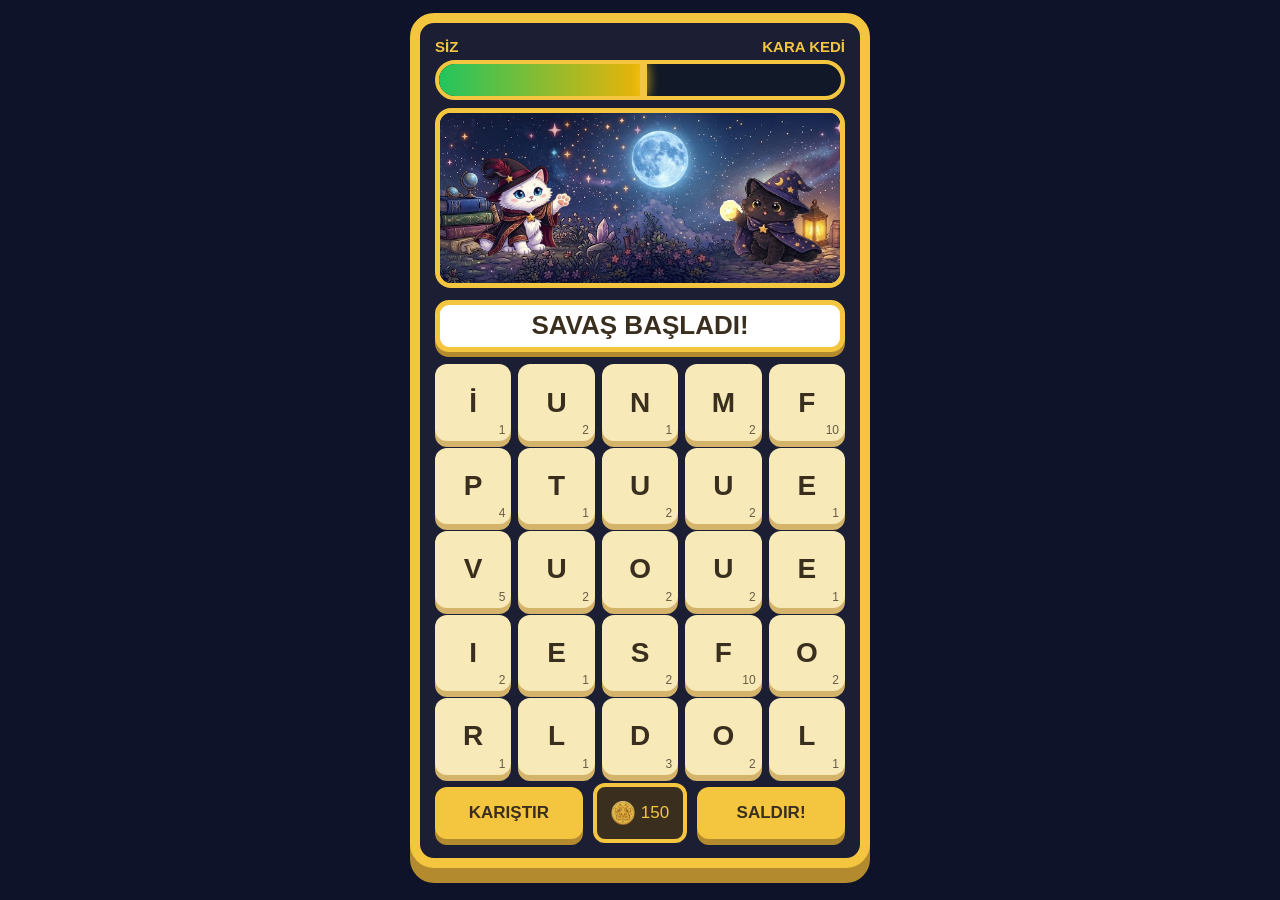
==== games/001kelimelik/kelimelik.html @ 3349a398 "Add files via upload" ====
<!DOCTYPE html>
<html lang="tr">
<head>
    <meta charset="UTF-8">
    <meta name="viewport" content="width=device-width, initial-scale=1.0, maximum-scale=1.0, user-scalable=no">
    <title>Kelime Macerası v2.1 - Kara Serisi</title>
    <link rel="stylesheet" href="kelime.css">
</head>
<body>
    <div class="game-container">
        
        <!-- VERSUS HP BAR -->
        <div class="hp-bars">
            <div class="hp-labels">
                <span class="player-label">SİZ</span>
                <span class="enemy-label" id="enemy-label">KARA KEDİ</span>
            </div>
            
            <div class="versus-hp-bar">
                <div class="hp-fill player-fill" id="player-hp-fill"></div>
                <div class="versus-divider" id="versus-divider"></div>
                <div class="hp-fill enemy-fill" id="enemy-hp-fill"></div>
            </div>
        </div>

        <!-- BATTLE SCENE -->
        <div class="battle-scene" id="battle-area">
            <img src="images/arkaplan.png" alt="Arka Plan" class="battle-background">
            
            <img src="images/oyuncu001.png" alt="Oyuncu" class="character player-character" id="player-character">
            <img src="images/rakip001.png" alt="Rakip" class="character enemy-character" id="enemy-character">
        </div>

        <div class="word-display" id="current-word">KELİME OLUŞTUR</div>

        <div class="grid-container" id="letter-grid"></div>

        <div class="controls">
            <button id="btn-scramble" class="primary">KARIŞTIR</button>
            <div class="pati-puan-display">
                <img src="images/coin.png" alt="Coin" class="coin-icon">
                <span id="score-display">150</span>
            </div>
            <button id="btn-submit" class="primary">SALDIR!</button>
        </div>
    </div>

    <div id="game-over" class="game-over">
        <div class="modal">
            <h1 id="end-title"></h1>
            <p id="end-subtitle"></p>
            <button id="restart-btn">YENİDEN BAŞLA</button>
        </div>
    </div>
<!-- <div class="bottom-spacer"></div> -->
    <script type="module" src="kelime.js"></script>
</body>
</html>
---- games/001kelimelik/kelime.css ----
:root {
    --bg: #0f1329;
    --border: #f4c53f;
    --tile: #f8e9b8;
    --tile-text: #3a2f1f;
}

body {
    background: var(--bg);
    display: flex;
    justify-content: center;
    align-items: center;
    height: 100dvh;
    margin: 0;
    font-family: 'Arial Black', sans-serif;
    user-select: none;
    touch-action: manipulation;
    overflow: hidden;
}

.game-container {
    width: 95%;
    max-width: 460px;
    height: 95dvh;
    background: #1c1f33;
    border: 10px solid var(--border);
    border-radius: 24px;
    padding: 15px;
    box-shadow: 0 15px 0 #b38b2e;
    display: flex;
    flex-direction: column;
    justify-content: space-between;
    box-sizing: border-box;
    position: relative;
}

.hp-bars { margin-bottom: 8px; }
.hp-labels { 
    display: flex; 
    justify-content: space-between; 
    margin-bottom: 5px; 
    font-size: 15px; 
    color: #f4c53f; 
    font-weight: bold;
}
.versus-hp-bar {
    height: 32px; 
    background: #111827; 
    border: 4px solid #f4c53f;
    border-radius: 999px; 
    overflow: hidden; 
    position: relative; 
    display: flex;
}
.hp-fill { 
    height: 100%; 
    transition: width 0.8s cubic-bezier(0.34, 1.56, 0.64, 1); 
}
.player-fill { background: linear-gradient(to right, #22c55e, #eab308); }
.enemy-fill { background: linear-gradient(to left, #b91c1c, #7e22ce); }
.versus-divider {
    position: absolute; 
    top: 0; bottom: 0; 
    width: 7px;
    background: #f4c53f; 
    z-index: 3; 
    transition: left 0.8s ease;
    box-shadow: 0 0 12px #facc15;
}

.battle-scene {
    flex: 1.2;
    min-height: 170px;
    max-height: 200px;
    border-radius: 16px;
    border: 5px solid #f4c53f;
    overflow: hidden;
    position: relative;
    background: #000;
    margin-bottom: 12px;
}
.battle-background { position: absolute; width: 100%; height: 100%; object-fit: cover; }
.character { 
    position: absolute; 
    height: 78%; 
    bottom: 8px; 
    z-index: 2; 
    transition: transform 0.35s ease, filter 0.4s;
}
.player-character { left: 12px; }
.enemy-character { 
    right: 18px; 
    bottom: 18px; }

/* Animasyonlar (aynı kaldı, sadece ufak iyileştirme) */
@keyframes pDash { 0% { transform: translateX(0); } 40% { transform: translateX(65px) scale(1.12); } 100% { transform: translateX(0); } }
@keyframes eDash { 0% { transform: translateX(0); } 40% { transform: translateX(-65px) scale(1.12); } 100% { transform: translateX(0); } }
@keyframes hitEffect { 0% { filter: brightness(3.5) saturate(8); } 100% { filter: brightness(1); } }
@keyframes shake { 0%, 100% { transform: translate(0); } 20% { transform: translate(-6px, 3px); } 40% { transform: translate(6px, -3px); } 60% { transform: translate(-4px, 2px); } 80% { transform: translate(4px, -2px); } }

.anim-attack-p { animation: pDash 0.55s ease-out; }
.anim-attack-e { animation: eDash 0.55s ease-out; }
.anim-hit { animation: hitEffect 0.5s ease-in-out; }
.shake { animation: shake 0.45s cubic-bezier(0.36,0.07,0.19,0.97) both; }

.word-display {
    background: #fff; 
    height: 54px; 
    display: flex; 
    justify-content: center; 
    align-items: center;
    font-size: 26px; 
    font-weight: bold; 
    border-radius: 14px; 
    border: 5px solid #f4c53f; 
    margin-bottom: 12px;
    color: var(--tile-text); 
    box-shadow: 0 5px 0 #b38b2e;
    transition: color 0.3s;
}

.grid-container { 
    display: grid; 
    grid-template-columns: repeat(5, 1fr); 
    gap: 7px; 
}
.tile {
    aspect-ratio: 1; 
    background: var(--tile); 
    border-radius: 12px;
    display: flex; 
    justify-content: center; 
    align-items: center;
    font-size: 28px; 
    font-weight: bold; 
    color: var(--tile-text);
    box-shadow: 0 6px 0 #d4b36a; 
    position: relative; 
    cursor: pointer;
    transition: all 0.15s ease;
}

.tile-point { 
    position: absolute; 
    right: 6px; 
    bottom: 4px; 
    font-size: 12px; 
    opacity: 0.75; 
    font-weight: normal;
}

.tile.selected { 
    background: #fbbf24; 
    transform: scale(1.1); 
    box-shadow: 0 3px 0 #d97706; 
}

.tile:active {
    transform: scale(0.88);
    box-shadow: 0 2px 0 #d4b36a;
}

.controls { 
    display: flex; 
    gap: 10px; 
    align-items: center; 
    margin-top: 8px; 
}
#btn-scramble, #btn-submit { 
    flex: 1; 
    height: 52px; 
    border: none; 
    border-radius: 12px; 
    font-weight: bold; 
    font-size: 17px; 
    cursor: pointer;
}
.primary { 
    background: #f4c53f; 
    color: #3a2f1f; 
    box-shadow: 0 6px 0 #b38b2e; 
}

.pati-puan-display {
    background: #3a2f1f; 
    color: #f4c53f; 
    padding: 0 14px; 
    border-radius: 12px; 
    height: 52px;
    display: flex; 
    align-items: center; 
    gap: 6px; 
    font-size: 17px; 
    border: 4px solid #f4c53f;
}
.coin-icon { width: 24px; height: 24px; }

.game-over { 
    position: fixed; 
    inset: 0; 
    background: rgba(0,0,0,0.92); 
    display: none; 
    align-items: center; 
    justify-content: center; 
    z-index: 100; 
}
.game-over.show { display: flex; }
.modal { 
    background: #fff; 
    padding: 35px 25px; 
    border-radius: 22px; 
    text-align: center; 
    border: 9px solid #f4c53f; 
    max-width: 85%;
}
.tile.used-by-enemy {
    box-shadow: 0 0 15px #b91c1c;
    transform: scale(1.05);
}

/* Rakibin seçtiği harf efekti */
.tile.enemy-selected {
    background-color: #ef4444 !important;
    border-color: #b91c1c !important;
    color: white !important;
    transform: translateY(-40px) scale(1.2) rotate(10deg); /* Havaya süzülme */
    opacity: 0;
    transition: all 0.7s cubic-bezier(0.25, 0.46, 0.45, 0.94);
    z-index: 50;
    box-shadow: 0 10px 20px rgba(239, 68, 68, 0.4);
}

/* Yeni harf belirme efekti */
@keyframes letterPop {
    0% { transform: scale(0); opacity: 0; }
    70% { transform: scale(1.1); opacity: 0.8; }
    100% { transform: scale(1); opacity: 1; }
}

.tile.new-letter {
    animation: letterPop 0.4s ease-out forwards;
}
.bottom-spacer {
    height: 20px; /* Telefonun alt barıyla butonlar arasına 40px boşluk koyar */
    width: 100%;
}
.game-container {
    /* Mevcut kodların kalabilir, altına şunları ekle: */
    margin: 0 auto;        /* Yatayda (sağ-sol) tam ortalar */
    margin-bottom: 20px;   /* Alt taraftan istediğin kadar (örneğin 20px) boşluk bırakır */
}
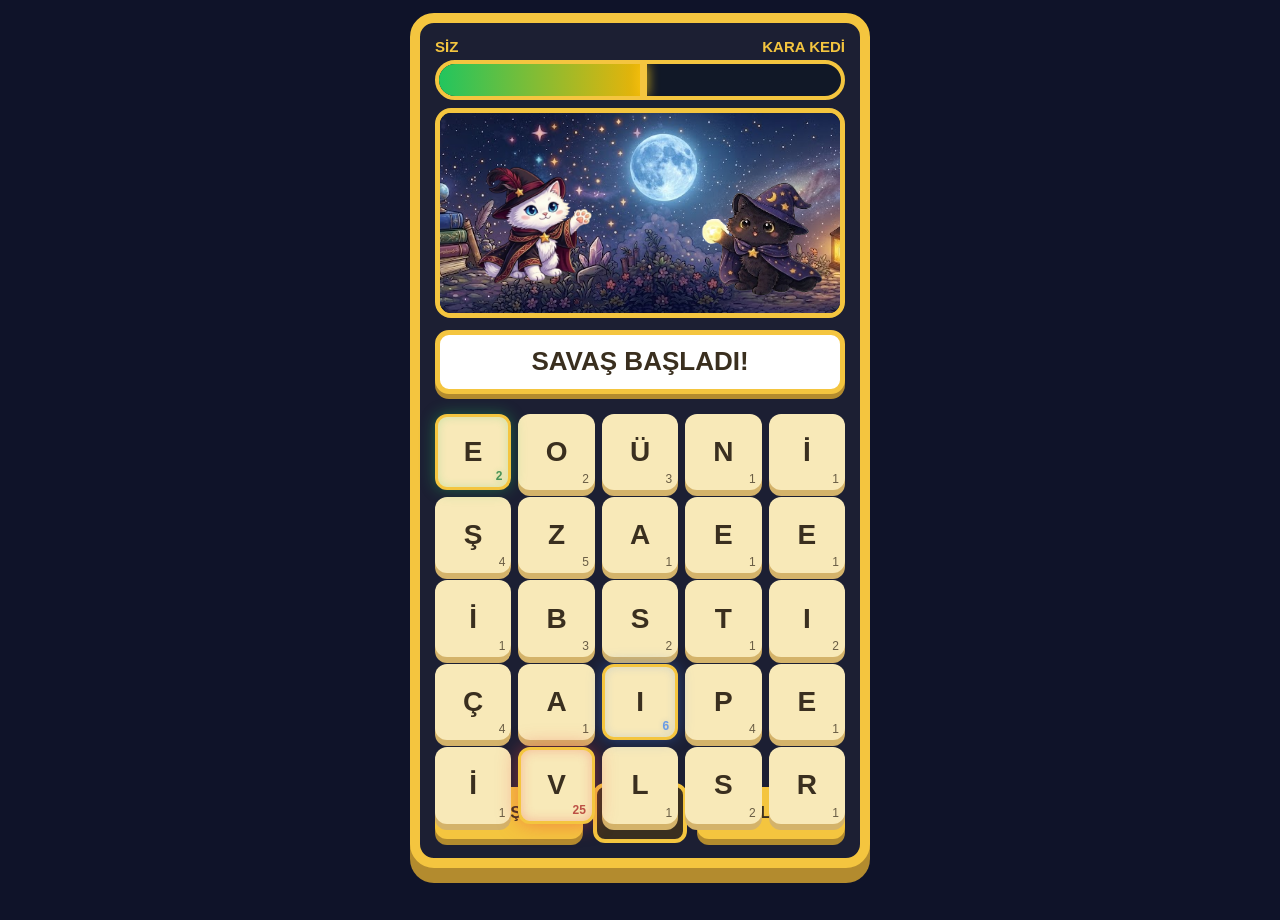
==== commit d07e11a5: "Add files via upload" ====
--- a/games/001kelimelik/kelimelik.html
+++ b/games/001kelimelik/kelimelik.html
@@ -5,6 +5,7 @@
     <meta name="viewport" content="width=device-width, initial-scale=1.0, maximum-scale=1.0, user-scalable=no">
     <title>Kelime Macerası v2.1 - Kara Serisi</title>
     <link rel="stylesheet" href="kelime.css">
+    <link rel="stylesheet" href="buttons.css">
 </head>
 <body>
     <div class="game-container">
@@ -52,7 +53,8 @@
             <button id="restart-btn">YENİDEN BAŞLA</button>
         </div>
     </div>
-<!-- <div class="bottom-spacer"></div> -->
+    
+    <script src="buttons.js"></script>
     <script type="module" src="kelime.js"></script>
 </body>
 </html>
--- a/games/001kelimelik/kelime.css
+++ b/games/001kelimelik/kelime.css
@@ -16,12 +16,14 @@
     user-select: none;
     touch-action: manipulation;
     overflow: hidden;
+    margin: 0 auto;
+    margin-bottom: 20px;
 }
 
 .game-container {
     width: 95%;
     max-width: 460px;
-    height: 95dvh;
+    height: 95dvh;           /* veya 100dvh dene */
     background: #1c1f33;
     border: 10px solid var(--border);
     border-radius: 24px;
@@ -32,6 +34,9 @@
     justify-content: space-between;
     box-sizing: border-box;
     position: relative;
+    margin: 0 auto;
+    margin-bottom: 20px;
+    overflow: visible; 
 }
 
 .hp-bars { margin-bottom: 8px; }
@@ -119,10 +124,19 @@
     transition: color 0.3s;
 }
 
-.grid-container { 
-    display: grid; 
-    grid-template-columns: repeat(5, 1fr); 
-    gap: 7px; 
+.grid-container {
+    display: grid;
+    grid-template-columns: repeat(5, 1fr);   /* 5 eşit sütun */
+    gap: 7px;
+    
+    /* KRİTİK EKLEMELER - Bunlar tile'ların görünmesini sağlar */
+    flex: 1;                    /* Flex container içinde büyüsün */
+    min-height: 0;              /* Flex + Grid uyumu için çok önemli */
+    width: 100%;
+    padding: 8px 0;             /* Kenarlardan biraz boşluk */
+    
+    /* Mobil için ekstra güvenlik */
+    box-sizing: border-box;
 }
 .tile {
     aspect-ratio: 1; 
@@ -243,9 +257,4 @@
 .bottom-spacer {
     height: 20px; /* Telefonun alt barıyla butonlar arasına 40px boşluk koyar */
     width: 100%;
-}
-.game-container {
-    /* Mevcut kodların kalabilir, altına şunları ekle: */
-    margin: 0 auto;        /* Yatayda (sağ-sol) tam ortalar */
-    margin-bottom: 20px;   /* Alt taraftan istediğin kadar (örneğin 20px) boşluk bırakır */
 }
--- a/games/001kelimelik/buttons.css
+++ b/games/001kelimelik/buttons.css
@@ -0,0 +1,66 @@
+/* buttons.css - Puan Odaklı Bonus Sistemi (Tam Entegre) */
+
+/* 1. Eski Baloncuğu Tamamen Gizle */
+.bonus-tag {
+    display: none !important;
+}
+
+/* 2. Genel Parlayan Görev Harfi (Kutu Çerçevesi) */
+.tile.gorev-tile {
+    border: 3px solid #f4c53f !important;
+    animation: pulseGold 2s infinite ease-in-out;
+    z-index: 5;
+}
+
+/* 3. Çarpanlara Göre Puan (tile-point) Renkleri */
+
+/* 2 Katı - Yeşil Puan */
+.multiplier-2 .tile-point {
+    color: #117736 !important;
+    font-weight: bold;
+    text-shadow: 0 0 5px rgba(34, 197, 94, 0.3);
+}
+.multiplier-2 {
+    box-shadow: 0 0 15px rgba(34, 197, 94, 0.4), inset 0 0 10px rgba(34, 197, 94, 0.2) !important;
+}
+
+/* 3 Katı - Mavi Puan */
+.multiplier-3 .tile-point {
+    color: #3b82f6 !important;
+    font-weight: bold;
+    text-shadow: 0 0 5px rgba(59, 130, 246, 0.3);
+}
+.multiplier-3 {
+    box-shadow: 0 0 15px rgba(59, 130, 246, 0.4), inset 0 0 10px rgba(59, 130, 246, 0.2) !important;
+}
+
+/* 5 Katı - Kırmızı Puan (Kritik Bonus) */
+.multiplier-5 .tile-point {
+    color: #aa2020 !important;
+    font-weight: bold;
+   }
+.multiplier-5 {
+    box-shadow: 0 0 20px rgba(239, 68, 68, 0.5), inset 0 0 12px rgba(239, 68, 68, 0.3) !important;
+}
+
+/* 4. Altın Parlama Animasyonu (Çerçeve için) */
+@keyframes pulseGold {
+    0% {
+        box-shadow: 0 0 5px #f4c53f;
+        border-color: #f4c53f;
+    }
+    50% {
+        box-shadow: 0 0 20px #f4c53f;
+        border-color: #fffb00;
+    }
+    100% {
+        box-shadow: 0 0 5px #f4c53f;
+        border-color: #f4c53f;
+    }
+}
+
+/* 5. Seçilme Efekti ile Çakışmaması İçin */
+.tile.selected.gorev-tile {
+    background-color: #f4c53f !important;
+    color: #3a2f1f !important;
+}
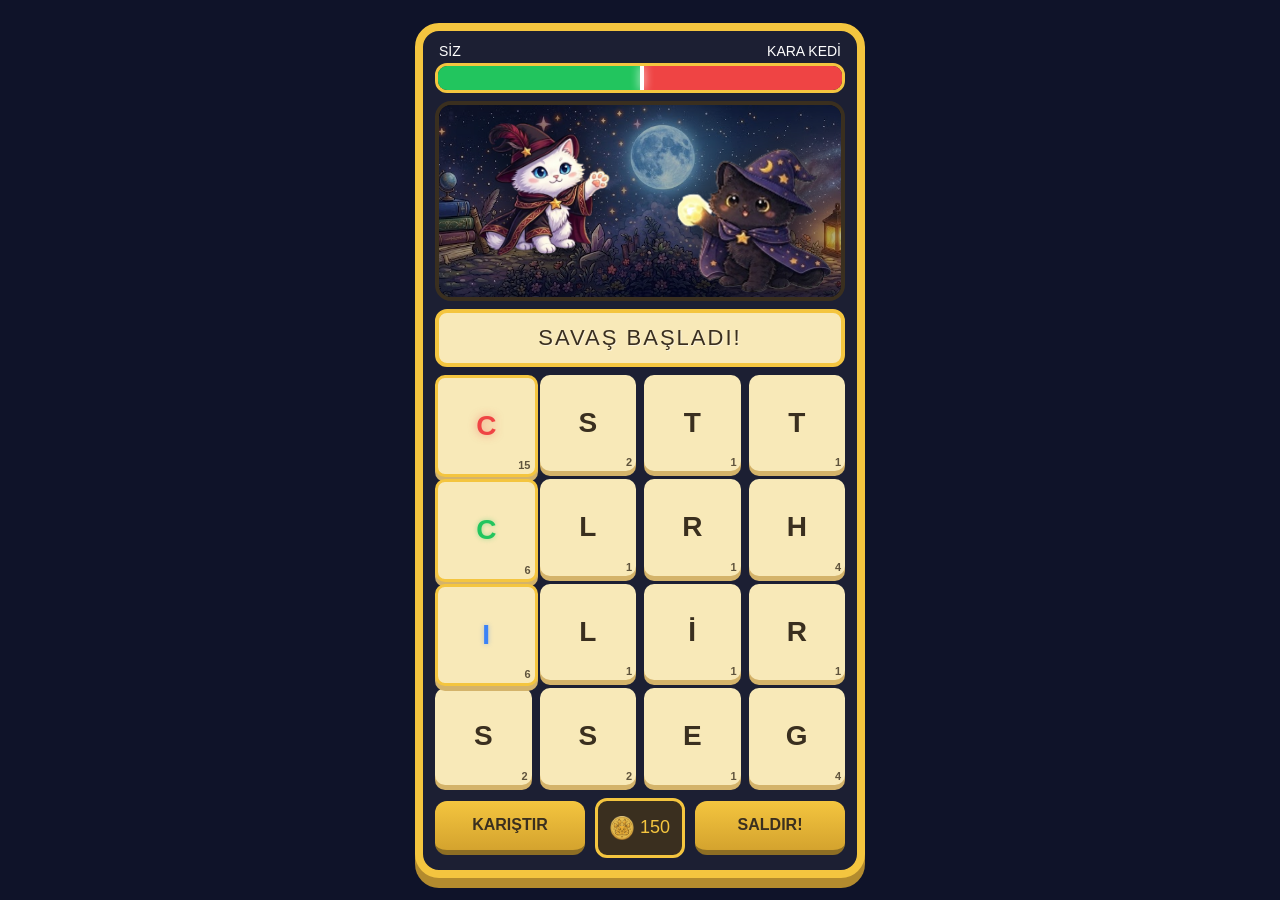
==== commit a90628bc: "Add files via upload" ====
--- a/games/001kelimelik/kelimelik.html
+++ b/games/001kelimelik/kelimelik.html
@@ -46,13 +46,7 @@
         </div>
     </div>
 
-    <div id="game-over" class="game-over">
-        <div class="modal">
-            <h1 id="end-title"></h1>
-            <p id="end-subtitle"></p>
-            <button id="restart-btn">YENİDEN BAŞLA</button>
-        </div>
-    </div>
+
     
     <script src="buttons.js"></script>
     <script type="module" src="kelime.js"></script>
--- a/games/001kelimelik/kelime.css
+++ b/games/001kelimelik/kelime.css
@@ -1,3 +1,4 @@
+/* kelime.css - Karakter Boyutları ve Yönü Düzeltilmiş Versiyon */
 :root {
     --bg: #0f1329;
     --border: #f4c53f;
@@ -16,245 +17,223 @@
     user-select: none;
     touch-action: manipulation;
     overflow: hidden;
-    margin: 0 auto;
-    margin-bottom: 20px;
 }
 
 .game-container {
     width: 95%;
-    max-width: 460px;
-    height: 95dvh;           /* veya 100dvh dene */
+    max-width: 450px;
+    height: 95dvh;
     background: #1c1f33;
-    border: 10px solid var(--border);
+    border: 8px solid var(--border);
     border-radius: 24px;
-    padding: 15px;
-    box-shadow: 0 15px 0 #b38b2e;
+    padding: 12px;
+    box-shadow: 0 10px 0 #b38b2e;
     display: flex;
     flex-direction: column;
-    justify-content: space-between;
+    gap: 8px;
     box-sizing: border-box;
-    position: relative;
-    margin: 0 auto;
-    margin-bottom: 20px;
-    overflow: visible; 
-}
-
-.hp-bars { margin-bottom: 8px; }
+    overflow: hidden;
+}
+
+/* HP BAR SİSTEMİ */
+.hp-bars { flex: 0 0 auto; }
 .hp-labels { 
     display: flex; 
     justify-content: space-between; 
-    margin-bottom: 5px; 
-    font-size: 15px; 
-    color: #f4c53f; 
-    font-weight: bold;
+    color: white; 
+    font-size: 14px; 
+    margin-bottom: 4px;
+    padding: 0 4px;
 }
 .versus-hp-bar {
-    height: 32px; 
-    background: #111827; 
-    border: 4px solid #f4c53f;
-    border-radius: 999px; 
-    overflow: hidden; 
-    position: relative; 
-    display: flex;
-}
-.hp-fill { 
-    height: 100%; 
-    transition: width 0.8s cubic-bezier(0.34, 1.56, 0.64, 1); 
-}
-.player-fill { background: linear-gradient(to right, #22c55e, #eab308); }
-.enemy-fill { background: linear-gradient(to left, #b91c1c, #7e22ce); }
+    height: 24px;
+    background: #333;
+    border-radius: 12px;
+    border: 3px solid #f4c53f;
+    position: relative;
+    overflow: hidden;
+    display: flex;
+}
+.hp-fill { height: 100%; transition: width 0.4s cubic-bezier(0.175, 0.885, 0.32, 1.275); }
+.player-fill { background: #22c55e; width: 50%; }
+.enemy-fill { background: #ef4444; flex-grow: 1; }
 .versus-divider {
-    position: absolute; 
-    top: 0; bottom: 0; 
-    width: 7px;
-    background: #f4c53f; 
-    z-index: 3; 
-    transition: left 0.8s ease;
-    box-shadow: 0 0 12px #facc15;
-}
-
+    position: absolute;
+    top: 0;
+    width: 4px;
+    height: 100%;
+    background: white;
+    box-shadow: 0 0 10px white;
+    z-index: 2;
+    transition: left 0.4s ease;
+}
+
+/* BATTLE SCENE - KARAKTERLER BURADA DÜZELTİLDİ */
 .battle-scene {
-    flex: 1.2;
-    min-height: 170px;
-    max-height: 200px;
-    border-radius: 16px;
-    border: 5px solid #f4c53f;
-    overflow: hidden;
+    flex: 1;
     position: relative;
     background: #000;
-    margin-bottom: 12px;
-}
-.battle-background { position: absolute; width: 100%; height: 100%; object-fit: cover; }
-.character { 
-    position: absolute; 
-    height: 78%; 
-    bottom: 8px; 
-    z-index: 2; 
-    transition: transform 0.35s ease, filter 0.4s;
-}
-.player-character { left: 12px; }
+    border-radius: 16px;
+    border: 4px solid #3a2f1f;
+    overflow: hidden;
+    min-height: 140px; /* Biraz daha yükseklik verdik */
+}
+.battle-background {
+    width: 100%;
+    height: 100%;
+    object-fit: cover;
+    opacity: 0.7;
+}
+.character {
+    position: absolute;
+    bottom: 5px;
+    width: 200px;  /* Boyut büyütüldü */
+    height: 200px; /* Boyut büyütüldü */
+    object-fit: contain;
+    filter: drop-shadow(0 5px 15px rgba(0,0,0,0.5));
+}
+.player-character { 
+    left: 10px; 
+}
 .enemy-character { 
-    right: 18px; 
-    bottom: 18px; }
-
-/* Animasyonlar (aynı kaldı, sadece ufak iyileştirme) */
-@keyframes pDash { 0% { transform: translateX(0); } 40% { transform: translateX(65px) scale(1.12); } 100% { transform: translateX(0); } }
-@keyframes eDash { 0% { transform: translateX(0); } 40% { transform: translateX(-65px) scale(1.12); } 100% { transform: translateX(0); } }
-@keyframes hitEffect { 0% { filter: brightness(3.5) saturate(8); } 100% { filter: brightness(1); } }
-@keyframes shake { 0%, 100% { transform: translate(0); } 20% { transform: translate(-6px, 3px); } 40% { transform: translate(6px, -3px); } 60% { transform: translate(-4px, 2px); } 80% { transform: translate(4px, -2px); } }
-
-.anim-attack-p { animation: pDash 0.55s ease-out; }
-.anim-attack-e { animation: eDash 0.55s ease-out; }
-.anim-hit { animation: hitEffect 0.5s ease-in-out; }
-.shake { animation: shake 0.45s cubic-bezier(0.36,0.07,0.19,0.97) both; }
-
+    right: 10px; 
+    /* transform: scaleX(-1); Kaldırıldı, karakter orijinal yönüne döndü */
+}
+
+/* KELİME EKRANI */
 .word-display {
-    background: #fff; 
-    height: 54px; 
-    display: flex; 
-    justify-content: center; 
-    align-items: center;
-    font-size: 26px; 
-    font-weight: bold; 
-    border-radius: 14px; 
-    border: 5px solid #f4c53f; 
-    margin-bottom: 12px;
-    color: var(--tile-text); 
-    box-shadow: 0 5px 0 #b38b2e;
-    transition: color 0.3s;
-}
-
+    height: 50px;
+    background: #f8e9b8;
+    border: 4px solid #f4c53f;
+    border-radius: 12px;
+    display: flex;
+    justify-content: center;
+    align-items: center;
+    font-size: 22px;
+    color: #3a2f1f;
+    text-shadow: 1px 1px 0 rgba(255,255,255,0.5);
+    letter-spacing: 2px;
+}
+
+/* OYUN ALANI (GRID) */
 .grid-container {
     display: grid;
-    grid-template-columns: repeat(5, 1fr);   /* 5 eşit sütun */
-    gap: 7px;
-    
-    /* KRİTİK EKLEMELER - Bunlar tile'ların görünmesini sağlar */
-    flex: 1;                    /* Flex container içinde büyüsün */
-    min-height: 0;              /* Flex + Grid uyumu için çok önemli */
+    grid-template-columns: repeat(4, 1fr);
+    grid-template-rows: repeat(4, 1fr);
+    gap: 8px;
+    flex: 0 0 auto;
+    aspect-ratio: 1/1;
+}
+
+.tile {
     width: 100%;
-    padding: 8px 0;             /* Kenarlardan biraz boşluk */
-    
-    /* Mobil için ekstra güvenlik */
-    box-sizing: border-box;
-}
-.tile {
-    aspect-ratio: 1; 
-    background: var(--tile); 
-    border-radius: 12px;
-    display: flex; 
-    justify-content: center; 
-    align-items: center;
-    font-size: 28px; 
-    font-weight: bold; 
+    height: 100%;
+    background: var(--tile);
+    border-radius: 10px;
+    display: flex;
+    justify-content: center;
+    align-items: center;
+    font-size: min(6vw, 28px);
+    font-weight: bold;
     color: var(--tile-text);
-    box-shadow: 0 6px 0 #d4b36a; 
-    position: relative; 
+    box-shadow: 0 5px 0 #d4b36a;
+    position: relative;
     cursor: pointer;
-    transition: all 0.15s ease;
-}
-
-.tile-point { 
-    position: absolute; 
-    right: 6px; 
-    bottom: 4px; 
-    font-size: 12px; 
-    opacity: 0.75; 
-    font-weight: normal;
-}
-
-.tile.selected { 
-    background: #fbbf24; 
-    transform: scale(1.1); 
-    box-shadow: 0 3px 0 #d97706; 
-}
-
-.tile:active {
-    transform: scale(0.88);
-    box-shadow: 0 2px 0 #d4b36a;
-}
-
-.controls { 
-    display: flex; 
-    gap: 10px; 
-    align-items: center; 
-    margin-top: 8px; 
-}
-#btn-scramble, #btn-submit { 
-    flex: 1; 
-    height: 52px; 
-    border: none; 
-    border-radius: 12px; 
-    font-weight: bold; 
-    font-size: 17px; 
+    transition: transform 0.1s ease, background 0.2s ease;
+}
+
+/* SEÇİLEN HARF GÖRÜNÜMÜ */
+.tile.selected {
+    background: #f4c53f !important;
+    transform: translateY(4px) scale(0.96);
+    box-shadow: 0 2px 0 #b38b2e !important;
+    border: 2px solid #3a2f1f;
+}
+
+.tile.selected .letter-text {
+    color: #3a2f1f !important;
+    text-shadow: none !important;
+}
+
+.tile-point {
+    position: absolute;
+    right: 4px;
+    bottom: 3px;
+    font-size: 11px;
+    font-weight: 900;
+    opacity: 0.8;
+}
+
+/* KONTROLLER */
+.controls {
+    display: flex;
+    justify-content: space-between;
+    align-items: center;
+    gap: 10px;
+    margin-top: 5px;
+}
+
+button.primary {
+    flex: 1;
+    height: 54px;
+    background: linear-gradient(to bottom, #f4c53f, #d4a32e);
+    border: none;
+    border-bottom: 5px solid #8d6e24;
+    border-radius: 12px;
+    color: #3a2f1f;
+    font-size: 16px;
+    font-weight: 900;
     cursor: pointer;
 }
-.primary { 
-    background: #f4c53f; 
-    color: #3a2f1f; 
-    box-shadow: 0 6px 0 #b38b2e; 
+
+button.primary:active {
+    border-bottom-width: 2px;
+    transform: translateY(3px);
 }
 
 .pati-puan-display {
-    background: #3a2f1f; 
-    color: #f4c53f; 
-    padding: 0 14px; 
-    border-radius: 12px; 
-    height: 52px;
-    display: flex; 
-    align-items: center; 
-    gap: 6px; 
-    font-size: 17px; 
-    border: 4px solid #f4c53f;
-}
+    background: #3a2f1f;
+    color: #f4c53f;
+    padding: 0 12px;
+    border-radius: 12px;
+    height: 54px;
+    display: flex;
+    align-items: center;
+    gap: 6px;
+    font-size: 18px;
+    border: 3px solid #f4c53f;
+}
+/* Rakibin seçtiği harfler için kırmızı efekt */
+.tile.enemy-selecting {
+    background-color: #ef4444 !important;
+    border-color: #7f1d1d !important;
+    color: white !important;
+    transform: scale(1.05);
+    box-shadow: 0 0 15px rgba(239, 68, 68, 0.8);
+    transition: all 0.2s ease;
+    z-index: 10;
+}
+
+.tile.enemy-selecting .letter-text, 
+.tile.enemy-selecting .tile-point {
+    color: white !important;
+}
+
 .coin-icon { width: 24px; height: 24px; }
 
-.game-over { 
-    position: fixed; 
-    inset: 0; 
-    background: rgba(0,0,0,0.92); 
-    display: none; 
-    align-items: center; 
-    justify-content: center; 
-    z-index: 100; 
-}
-.game-over.show { display: flex; }
-.modal { 
-    background: #fff; 
-    padding: 35px 25px; 
-    border-radius: 22px; 
-    text-align: center; 
-    border: 9px solid #f4c53f; 
-    max-width: 85%;
-}
-.tile.used-by-enemy {
-    box-shadow: 0 0 15px #b91c1c;
-    transform: scale(1.05);
-}
-
-/* Rakibin seçtiği harf efekti */
-.tile.enemy-selected {
-    background-color: #ef4444 !important;
-    border-color: #b91c1c !important;
-    color: white !important;
-    transform: translateY(-40px) scale(1.2) rotate(10deg); /* Havaya süzülme */
-    opacity: 0;
-    transition: all 0.7s cubic-bezier(0.25, 0.46, 0.45, 0.94);
-    z-index: 50;
-    box-shadow: 0 10px 20px rgba(239, 68, 68, 0.4);
-}
-
-/* Yeni harf belirme efekti */
-@keyframes letterPop {
-    0% { transform: scale(0); opacity: 0; }
-    70% { transform: scale(1.1); opacity: 0.8; }
-    100% { transform: scale(1); opacity: 1; }
-}
-
-.tile.new-letter {
-    animation: letterPop 0.4s ease-out forwards;
-}
-.bottom-spacer {
-    height: 20px; /* Telefonun alt barıyla butonlar arasına 40px boşluk koyar */
-    width: 100%;
-}+/* ANİMASYONLAR */
+.tile.new-letter { animation: letterPop 0.35s ease-out; }
+@keyframes letterPop { 0% { transform: scale(0.4); } 100% { transform: scale(1); } }
+
+.shake { animation: shake 0.4s ease; }
+@keyframes shake { 0%, 100% { transform: translate(0); } 25% { transform: translate(-5px); } 75% { transform: translate(5px); } }
+
+/* KARAKTER SALDIRI ANİMASYONLARI */
+.anim-attack-p { animation: attackP 0.5s ease; }
+@keyframes attackP { 0% { left: 10px; } 50% { left: 80px; transform: scale(1.2); } 100% { left: 10px; } }
+
+.anim-attack-e { animation: attackE 0.5s ease; }
+@keyframes attackE { 0% { right: 10px; } 50% { right: 80px; transform: scale(1.2); } 100% { right: 10px; } }
+
+.anim-hit { animation: hit 0.4s ease; }
+@keyframes hit { 0%, 100% { filter: brightness(1); } 50% { filter: brightness(3) sepia(1) hue-rotate(-50deg); transform: translateX(10px); } }
--- a/games/001kelimelik/buttons.css
+++ b/games/001kelimelik/buttons.css
@@ -1,66 +1,44 @@
-/* buttons.css - Puan Odaklı Bonus Sistemi (Tam Entegre) */
+/* buttons.css - Harf Odaklı Bonus Sistemi */
 
-/* 1. Eski Baloncuğu Tamamen Gizle */
 .bonus-tag {
     display: none !important;
 }
 
-/* 2. Genel Parlayan Görev Harfi (Kutu Çerçevesi) */
+/* Kutu Çerçevesi */
 .tile.gorev-tile {
     border: 3px solid #f4c53f !important;
     animation: pulseGold 2s infinite ease-in-out;
     z-index: 5;
+    position: relative;
 }
 
-/* 3. Çarpanlara Göre Puan (tile-point) Renkleri */
+/* --- Harf Renkleri --- */
 
-/* 2 Katı - Yeşil Puan */
-.multiplier-2 .tile-point {
-    color: #117736 !important;
-    font-weight: bold;
-    text-shadow: 0 0 5px rgba(34, 197, 94, 0.3);
-}
-.multiplier-2 {
-    box-shadow: 0 0 15px rgba(34, 197, 94, 0.4), inset 0 0 10px rgba(34, 197, 94, 0.2) !important;
+/* 2 Katı - Yeşil Harf */
+.multiplier-2 .letter-text {
+    color: #22c55e !important;
+    text-shadow: 0 0 5px rgba(34, 197, 94, 0.4);
 }
 
-/* 3 Katı - Mavi Puan */
-.multiplier-3 .tile-point {
+/* 3 Katı - Mavi Harf */
+.multiplier-3 .letter-text {
     color: #3b82f6 !important;
-    font-weight: bold;
-    text-shadow: 0 0 5px rgba(59, 130, 246, 0.3);
-}
-.multiplier-3 {
-    box-shadow: 0 0 15px rgba(59, 130, 246, 0.4), inset 0 0 10px rgba(59, 130, 246, 0.2) !important;
+    text-shadow: 0 0 5px rgba(59, 130, 246, 0.4);
 }
 
-/* 5 Katı - Kırmızı Puan (Kritik Bonus) */
-.multiplier-5 .tile-point {
-    color: #aa2020 !important;
-    font-weight: bold;
-   }
-.multiplier-5 {
-    box-shadow: 0 0 20px rgba(239, 68, 68, 0.5), inset 0 0 12px rgba(239, 68, 68, 0.3) !important;
+/* 5 Katı - Kırmızı Harf */
+.multiplier-5 .letter-text {
+    color: #ef4444 !important;
+    text-shadow: 0 0 8px rgba(239, 68, 68, 0.5);
 }
 
-/* 4. Altın Parlama Animasyonu (Çerçeve için) */
 @keyframes pulseGold {
-    0% {
-        box-shadow: 0 0 5px #f4c53f;
-        border-color: #f4c53f;
-    }
-    50% {
-        box-shadow: 0 0 20px #f4c53f;
-        border-color: #fffb00;
-    }
-    100% {
-        box-shadow: 0 0 5px #f4c53f;
-        border-color: #f4c53f;
-    }
+    0%, 100% { box-shadow: 0 0 8px #f4c53f; border-color: #f4c53f; }
+    50% { box-shadow: 0 0 20px #fffb00; border-color: #fffb00; }
 }
 
-/* 5. Seçilme Efekti ile Çakışmaması İçin */
-.tile.selected.gorev-tile {
-    background-color: #f4c53f !important;
+/* Seçilince Bonus Rengi Korunmasın (Netlik İçin) */
+.tile.selected.gorev-tile .letter-text {
     color: #3a2f1f !important;
+    text-shadow: none !important;
 }
